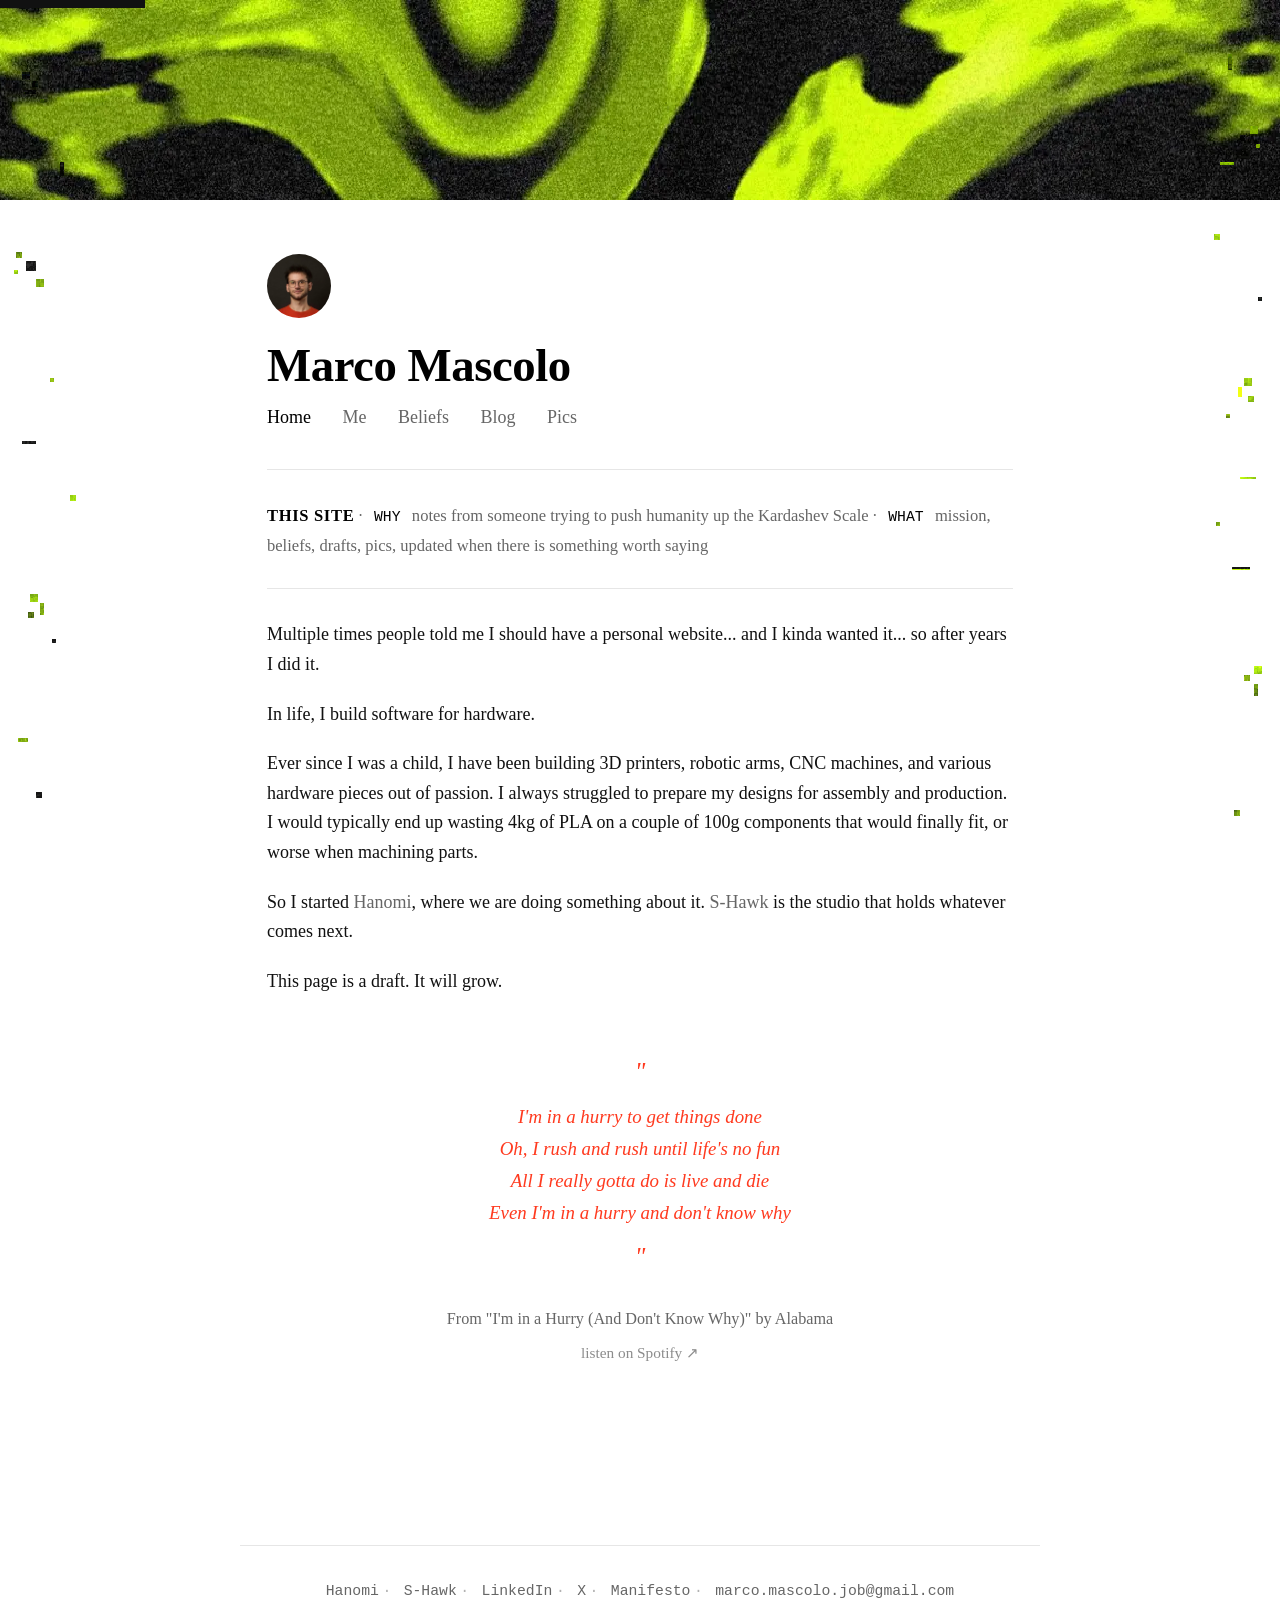
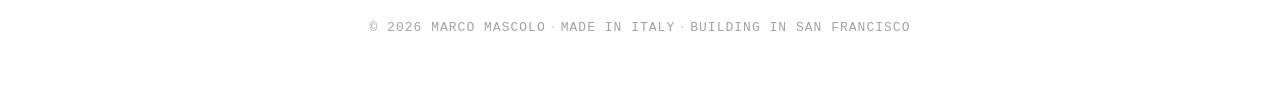
==== index.html @ 1a97d5ec "fix: restore profile photo on home page Earlier "remove the image space" instruction was interpreted" ====
<!doctype html>
<html lang="en">
<head>
  <meta charset="utf-8">
    <meta http-equiv="Cache-Control" content="no-cache, no-store, must-revalidate">
  <meta http-equiv="Pragma" content="no-cache">
  <meta http-equiv="Expires" content="0">
  <meta name="viewport" content="width=device-width, initial-scale=1">
  <title>Marco Mascolo</title>
  <meta name="description" content="I build software for hardware. Founder of Hanomi and S-Hawk.">
  <link rel="canonical" href="https://marcomascolo.com/">
  <meta property="og:title" content="Marco Mascolo">
  <meta property="og:description" content="I build software for hardware.">
  <meta property="og:image" content="/assets/banner.jpg?v=3">
  <meta property="og:type" content="website">
  <meta name="twitter:card" content="summary_large_image">
  <script>/* CYCLE DISABLED — to re-enable: move /assets/_unused/banners/banner-{1,3,4,5}.webp back to /assets/, then uncomment the IIFE below. (function(){var n=Math.floor(Math.random()*5)+1;document.documentElement.style.setProperty("--banner-url","url(/assets/banner-"+n+".webp)");})(); */</script>
  <link rel="stylesheet" href="/style.css?v=9">
  <link rel="icon" type="image/x-icon" href="/assets/favicon.ico">
  <link rel="icon" type="image/png" sizes="32x32" href="/assets/favicon-32.png">
  <link rel="icon" type="image/png" sizes="192x192" href="/assets/favicon-192.png">
  <link rel="apple-touch-icon" sizes="180x180" href="/assets/favicon-192.png">
</head>
<body>
  <a class="skip-link" href="#main">Skip to content</a>

  <div class="glitches" aria-hidden="true">
    <span class="g g-1"></span><span class="g g-2"></span><span class="g g-3"></span><span class="g g-4"></span>
    <span class="g g-5"></span><span class="g g-6"></span><span class="g g-7"></span><span class="g g-8"></span>
    <span class="g g-9"></span><span class="g g-10"></span><span class="g g-11"></span><span class="g g-12"></span>
    <span class="g g-13"></span><span class="g g-14"></span><span class="g g-15"></span><span class="g g-16"></span>
    <span class="g g-17"></span><span class="g g-18"></span><span class="g g-19"></span><span class="g g-20"></span>
    <span class="g g-21"></span><span class="g g-22"></span><span class="g g-23"></span><span class="g g-24"></span>
    <span class="g g-25"></span><span class="g g-26"></span><span class="g g-27"></span><span class="g g-28"></span>
    <span class="g g-29"></span><span class="g g-30"></span><span class="g g-31"></span><span class="g g-32"></span>
    <span class="g g-33"></span><span class="g g-34"></span><span class="g g-35"></span><span class="g g-36"></span>
  </div>

  <div class="banner" role="img" aria-label="Grainy banner art (rotates per pageload)"></div>

  <main id="main">
    <header class="intro">
      <img class="avatar" src="/assets/profile.jpg" alt="Marco Mascolo">
      <h1 class="name">Marco Mascolo</h1>
      <nav class="top" aria-label="Main">
        <a href="/" aria-current="page">Home</a>
        <a href="/me.html">Me</a>
        <a href="/beliefs.html">Beliefs</a>
        <a href="/random-blogging.html">Blog</a>
        <a href="/pics.html">Pics</a>
      </nav>
    </header>

    <hr class="divider">

    <p class="site-meta">
      <strong>THIS SITE</strong> · <code>WHY</code> notes from someone trying to push humanity up the Kardashev Scale · <code>WHAT</code> mission, beliefs, drafts, pics, updated when there is something worth saying
    </p>

    <hr class="divider">

    <p>Multiple times people told me I should have a personal website... and I kinda wanted it... so after years I did it.</p>

    <p>In life, I build software for hardware.</p>

    <p>Ever since I was a child, I have been building 3D printers, robotic arms, CNC machines, and various hardware pieces out of passion. I always struggled to prepare my designs for assembly and production. I would typically end up wasting 4kg of PLA on a couple of 100g components that would finally fit, or worse when machining parts.</p>

    <p>So I started <a href="https://hanomi.ai">Hanomi</a>, where we are doing something about it. <a href="https://s-hawk.com">S-Hawk</a> is the studio that holds whatever comes next.</p>

    <p>This page is a draft. It will grow.</p>

    <p class="quote">
      I'm in a hurry to get things done<br>
      Oh, I rush and rush until life's no fun<br>
      All I really gotta do is live and die<br>
      Even I'm in a hurry and don't know why
    </p>
    <p class="quote-source">From "I'm in a Hurry (And Don't Know Why)" by Alabama</p>
    <!-- TODO: swap search URL below for the canonical Spotify track URL when you have it handy -->
    <p class="quote-spotify"><a href="https://open.spotify.com/search/I%27m%20in%20a%20Hurry%20Alabama" target="_blank" rel="noopener">listen on Spotify ↗</a></p>

  </main>

  <footer class="site-footer">
    <p class="site-footer-links">
      <a href="https://hanomi.ai">Hanomi</a><span class="sep">·</span>
      <a href="https://s-hawk.com">S-Hawk</a><span class="sep">·</span>
      <a href="https://www.linkedin.com/in/marco-mascolo/">LinkedIn</a><span class="sep">·</span>
      <a href="https://x.com/_marco_masc">X</a><span class="sep">·</span>
      <a href="/manifesto.html">Manifesto</a><span class="sep">·</span>
      <a href="mailto:marco.mascolo.job@gmail.com">marco.mascolo.job@gmail.com</a>
    </p>
    <p class="site-footer-meta">
      &copy; 2026 marco mascolo<span class="sep">·</span>MADE IN ITALY<span class="sep">·</span>BUILDING IN SAN FRANCISCO
    </p>
  </footer>
</body>
</html>
---- style.css ----
/* Marco Mascolo — personal site
   crystal white. crystal black. Palatino. glitch pixels in the margins. */

:root {
  --bg:     #ffffff;
  --text:   #111111;
  --muted:  #666666;
  --rule:   #e6e6e6;
  --orange: #ff3a1f;
  --link:   #666666;
  --column: 800px;
  --serif:  'Palatino', 'Palatino Linotype', 'Book Antiqua', Georgia, serif;
  --mono:   'Inconsolata', 'SF Mono', Menlo, Consolas, monospace;
  /* Single active banner. Cycling across banner-{1,3,4,5}.webp is disabled —
     those files live in /assets/_unused/banners/. To re-enable, move them back here
     AND uncomment the IIFE inside the <head> <script> of every HTML page. */
  --banner-url: url(/assets/banner-2.webp);
}

* { box-sizing: border-box; }

html, body {
  margin: 0; padding: 0;
  background: var(--bg);
  color: var(--text);
  font-family: var(--serif);
  font-size: 18px;
  line-height: 1.65;
  text-rendering: optimizeLegibility;
}

body {
  min-height: 100vh;
  display: flex; flex-direction: column;
  position: relative;
  overflow-x: hidden;
}

/* full-width banner — bg-image driven by --banner-url CSS variable */
.banner {
  width: 100%;
  display: block;
  margin: 0;
  height: 200px;
  background-color: #000;
  background-image: var(--banner-url);
  background-size: cover;
  background-position: center;
  background-repeat: no-repeat;
  image-rendering: pixelated;
}
@media (max-width: 700px) { .banner { height: 120px; } }

/* page container */
main {
  flex: 1;
  width: 100%;
  max-width: var(--column);
  margin: 0 auto;
  padding: 3rem 1.5rem 5rem;
  position: relative;
  z-index: 1;
  background: var(--bg);
}

/* header block (profile + name + nav) */
header.intro {
  margin: 0 0 2rem;
}

.avatar {
  width: 64px;
  height: 64px;
  border-radius: 50%;
  display: block;
  margin: 0 0 1.25rem;
  object-fit: cover;
}

h1.name {
  font-size: 2.6rem;
  font-weight: bold;
  margin: 0 0 0.75rem;
  line-height: 1.05;
  color: black;
  letter-spacing: -0.01em;
}

nav.top {
  margin: 0;
  font-size: 1rem;
}
nav.top a {
  color: var(--link);
  text-decoration: none;
  margin-right: 1.5rem;
}
nav.top a:hover { color: black; }
nav.top a[aria-current="page"] { color: black; }

hr.divider {
  border: 0;
  border-top: 1px solid var(--rule);
  margin: 1.5rem 0 1.75rem;
}

/* body text */
h1, h2, h3 {
  font-weight: bold;
  color: black;
}

h2 {
  font-size: 1.4rem;
  margin: 2.25rem 0 0.5rem;
}

h3 {
  font-size: 1.1rem;
  margin: 1.5rem 0 0.5rem;
}

p { margin: 0 0 1.1rem; }

a {
  color: var(--link);
  text-decoration: none;
}
a:hover { color: black; text-decoration: underline; }

ol, ul { padding-left: 1.5rem; margin: 0 0 1.25rem; }
li { margin-bottom: 0.4rem; }

dl { margin: 0 0 1rem; }
dt { font-weight: bold; color: black; margin-top: 0.75rem; }
dt:first-child { margin-top: 0; }
dd { margin: 0.2rem 0 0 0; }

code, pre { font-family: var(--mono); font-size: 0.92em; }
pre { background: #ffffff; padding: 0.8rem 1rem; overflow-x: auto; border-left: 2px solid var(--rule); margin: 1.25rem 0; }

/* the Alabama quote — centered italic orange */
.quote {
  margin: 3rem 0 0.5rem;
  text-align: center;
  font-style: italic;
  color: var(--orange);
  font-size: 1.05rem;
  line-height: 1.7;
}
.quote::before, .quote::after {
  content: '"';
  display: block;
  color: var(--orange);
  font-size: 1.4rem;
}
.quote::before { margin-bottom: 0.4rem; }
.quote::after  { margin-top: 0.4rem; }

.quote-source {
  text-align: center;
  font-size: 0.9rem;
  color: var(--muted);
  margin: 1.5rem 0 0;
}

.quote-spotify {
  text-align: center;
  font-size: 0.85rem;
  margin: 0.4rem 0 0;
  opacity: 0.75;
}

/* a centered, slightly larger pullquote — used on /me and /manifesto */
.pullquote {
  text-align: center;
  font-size: 1.25rem;
  line-height: 1.5;
  margin: 2rem auto;
  max-width: 36rem;
}

/* ───────── SITE FOOTER (every page) ───────── */
.site-footer {
  width: 100%;
  max-width: var(--column);
  margin: 5rem auto 0;
  padding: 1.75rem 1.5rem 2.5rem;
  border-top: 1px solid var(--rule);
  text-align: center;
  font-family: var(--mono);
  font-size: 0.82rem;
  color: var(--muted);
  line-height: 1.85;
}
.site-footer p { margin: 0; }
.site-footer .site-footer-links { margin-bottom: 0.5rem; }
.site-footer a { color: var(--muted); text-decoration: none; }
.site-footer a:hover { color: black; text-decoration: underline; }
.site-footer .site-footer-meta {
  font-size: 0.72rem;
  letter-spacing: 0.08em;
  text-transform: uppercase;
  opacity: 0.6;
  margin-top: 0.6rem;
}
.site-footer .sep { margin: 0 0.4ch; opacity: 0.5; }

/* ───────── BELIEFS / HP entries ───────── */

.hp-legend {
  font-size: 0.85rem;
  color: var(--muted);
}
.hp-legend code {
  color: black;
  background: #ffffff;
  padding: 0.05rem 0.35rem;
}

.hp {
  margin: 1.5rem 0;
  border-top: 1px solid var(--rule);
  padding-top: 1.1rem;
}

.hp summary {
  cursor: pointer;
  list-style: none;
  display: flex;
  gap: 1rem;
  align-items: baseline;
  outline: none;
}
.hp summary::-webkit-details-marker { display: none; }
.hp summary::before {
  content: '+';
  display: inline-block;
  width: 1ch;
  font-family: var(--mono);
  color: var(--muted);
  flex-shrink: 0;
}
.hp[open] summary::before { content: '−'; }

.hp-id {
  font-family: var(--mono);
  font-size: 0.85rem;
  color: var(--muted);
  letter-spacing: 0.04em;
  white-space: nowrap;
  flex-shrink: 0;
}

.hp-claim {
  font-weight: bold;
  color: black;
  line-height: 1.4;
}

.hp-body {
  margin: 1rem 0 0 calc(1ch + 1rem);
  padding-left: 1rem;
  border-left: 2px solid var(--rule);
}

.hp-body h3 {
  font-size: 0.95rem;
  margin: 1rem 0 0.5rem;
  text-transform: uppercase;
  letter-spacing: 0.08em;
  color: var(--muted);
  font-weight: bold;
}

.hp-body section + section { margin-top: 1.25rem; }

.hp-meta {
  margin-top: 3rem;
  font-size: 0.9rem;
  color: var(--muted);
  font-style: italic;
}

/* ───────── BLOG / random-blogging posts ───────── */
.post {
  margin: 0 0 4rem;
  padding: 0 0 3rem;
  border-bottom: 1px solid var(--rule);
}
.post:last-child { border-bottom: none; }
.post h2 {
  font-size: 1.6rem;
  margin-bottom: 0.25rem;
  line-height: 1.25;
}
.post .meta {
  font-family: var(--mono);
  font-size: 0.82rem;
  color: var(--muted);
  margin: 0 0 1.25rem;
  letter-spacing: 0.04em;
}
.post .post-images {
  display: grid;
  grid-template-columns: 1fr 1fr;
  gap: 0.6rem;
  margin: 1.25rem 0;
}
.post .post-images img {
  width: 100%;
  height: auto;
  aspect-ratio: 4 / 3;
  object-fit: cover;
  background: #ffffff;
  display: block;
}
.post .post-images figcaption {
  font-family: var(--mono);
  font-size: 0.72rem;
  color: var(--muted);
  margin-top: 0.3rem;
}
@media (max-width: 600px) {
  .post .post-images { grid-template-columns: 1fr; }
}

/* ───────── PICS grid ───────── */
/* Bigger images, natural aspect ratio (no square crop), 2 columns on desktop. */
.pics {
  display: grid;
  grid-template-columns: repeat(2, 1fr);
  gap: 2rem 1.5rem;
  margin: 1rem 0 0;
  padding: 0;
  list-style: none;
}
.pics li { margin: 0; }
.pics figure { margin: 0; }
.pics img {
  width: 100%;
  height: auto;
  display: block;
  background: #ffffff;
  /* No aspect-ratio, no object-fit — natural image dimensions */
}
.pics figcaption {
  font-size: 0.85rem;
  color: var(--muted);
  margin-top: 0.5rem;
  font-family: var(--mono);
}
@media (max-width: 720px) {
  .pics { grid-template-columns: 1fr; gap: 1.5rem; }
}

/* ───────── BLOG meta tag (matches timeline DRAFT styling) ───────── */
.post .meta code {
  color: black;
  background: #ffffff;
  padding: 0.05rem 0.5rem;
  font-family: var(--mono);
  font-size: 0.78rem;
  text-transform: uppercase;
  letter-spacing: 0.06em;
  border: 1px solid var(--rule);
}

/* ───────── BLOG image click-to-enlarge ───────── */
.post-images figure a {
  display: block;
  cursor: zoom-in;
  transition: opacity 0.15s ease;
}
.post-images figure a:hover { opacity: 0.85; }

/* ───────── BLOG iframe embeds (Spotify, Drive, Manifesto) ───────── */
.post-embed {
  margin: 1.25rem 0;
  width: 100%;
}
.post-embed iframe {
  display: block;
  width: 100%;
  aspect-ratio: 16 / 9;  /* sane default for unknown embeds */
  height: auto;
  border: 1px solid var(--rule);
  background: #ffffff;
}
/* Tall embeds for Drive PDFs and the manifesto preview */
.post-embed iframe[src*="drive.google.com"],
.post-embed iframe[src$=".html"],
.post-embed iframe[src*="/manifesto"] {
  aspect-ratio: auto;
  height: 600px;
}
/* YouTube — 16:9 (already the default, kept explicit) */
.post-embed iframe[src*="youtube.com"] { aspect-ratio: 16 / 9; height: auto; }
/* S-Hawk eye animation lives in a square viewport — give it room */
.post-embed iframe[src*="s-hawk.com"] {
  aspect-ratio: 1 / 1;
  height: auto;
  background: #000000;  /* matches s-hawk's dark page */
}

/* ───────── BLOG placeholder image (when no real image exists) ───────── */
.post-images .placeholder {
  width: 100%;
  aspect-ratio: 4 / 3;
  background:
    linear-gradient(135deg, transparent 49%, var(--rule) 49%, var(--rule) 51%, transparent 51%),
    linear-gradient(45deg, transparent 49%, var(--rule) 49%, var(--rule) 51%, transparent 51%),
    #ffffff;
  display: flex; align-items: center; justify-content: center;
  font-family: var(--mono);
  font-size: 0.72rem;
  color: var(--muted);
  letter-spacing: 0.08em;
  text-transform: uppercase;
  border: 1px solid var(--rule);
}

/* ───────── BLOG timeline subheading ───────── */
.timeline {
  font-size: 0.92rem;
  color: var(--muted);
  line-height: 1.9;
}
.timeline strong { color: black; font-weight: bold; }
.timeline code {
  color: black;
  background: #ffffff;
  padding: 0.05rem 0.4rem;
  font-family: var(--mono);
  font-size: 0.82rem;
}
.timeline a {
  color: var(--muted);
  text-decoration: none;
}
.timeline a:hover { color: black; text-decoration: underline; }

/* ───────── HOME purpose subheading (same style as beliefs ID-format) ───────── */
.site-meta {
  font-size: 0.92rem;
  color: var(--muted);
  line-height: 1.8;
}
/* Unified lead-word styling: same look across site-meta, hp-legend, timeline */
.site-meta strong, .hp-legend strong, .timeline strong {
  color: black;
  font-weight: bold;
  letter-spacing: 0.04em;
}
.site-meta code {
  color: black;
  background: #ffffff;
  padding: 0.05rem 0.4rem;
  font-family: var(--mono);
  font-size: 0.82rem;
}

/* ───────── GLITCH pixel matrices (CRT style) ───────── */
/* Small square crops of the banner image, fixed to the viewport.
   Clustered in spots, scattered overall, like CRT signal artifacts. */

.glitches {
  position: fixed;
  inset: 0;
  pointer-events: none;
  z-index: 0;
}

.g {
  position: absolute;
  background-image: var(--banner-url);
  background-repeat: repeat;
  background-size: 1600px 242px;
  image-rendering: pixelated;
  opacity: 0.92;
  filter: contrast(1.15) saturate(1.3);
}

/* hide on narrow viewports (no margin to fill) */
@media (max-width: 1100px) {
  .glitches { display: none; }
}

/* ─── LEFT margin ─── */

/* cluster top-left (8–12vh, x:18–48px) */
.g-1  { top:  8vh; left: 22px; width:  8px; height:  8px; background-position:  -120px  -60px; }
.g-2  { top:  9vh; left: 32px; width:  6px; height:  6px; background-position:  -540px -180px; }
.g-3  { top: 10vh; left: 24px; width: 12px; height:  4px; background-position:  -880px -240px; }
.g-4  { top: 11vh; left: 40px; width:  4px; height:  4px; background-position: -1320px  -90px; }

/* lone strip mid-upper-left */
.g-5  { top: 18vh; left: 60px; width:  4px; height: 14px; background-position:  -200px -210px; }

/* cluster mid-left (28–32vh) */
.g-6  { top: 28vh; left: 16px; width:  6px; height:  6px; background-position:  -740px -150px; }
.g-7  { top: 29vh; left: 26px; width: 10px; height: 10px; background-position: -1100px  -50px; }
.g-8  { top: 30vh; left: 14px; width:  4px; height:  4px; background-position:  -460px -300px; }
.g-9  { top: 31vh; left: 36px; width:  8px; height:  8px; background-position: -1980px -120px; }

/* solo dots scattered down left side */
.g-10 { top: 42vh; left: 50px; width:  4px; height:  4px; background-position:  -800px -200px; }
.g-11 { top: 49vh; left: 22px; width: 14px; height:  3px; background-position: -1700px -100px; }
.g-12 { top: 55vh; left: 70px; width:  6px; height:  6px; background-position:  -300px -260px; }

/* cluster lower-left (66–72vh) */
.g-13 { top: 66vh; left: 30px; width:  8px; height:  8px; background-position:  -600px -160px; }
.g-14 { top: 67vh; left: 40px; width:  4px; height: 12px; background-position: -2100px -200px; }
.g-15 { top: 68vh; left: 28px; width:  6px; height:  6px; background-position: -1500px -300px; }
.g-16 { top: 71vh; left: 52px; width:  4px; height:  4px; background-position:  -940px  -80px; }

/* bottom-left scatter */
.g-17 { top: 82vh; left: 18px; width: 10px; height:  4px; background-position:  -440px -220px; }
.g-18 { top: 88vh; left: 36px; width:  6px; height:  6px; background-position: -1860px -160px; }

/* ─── RIGHT margin ─── */

/* lone strip top-right */
.g-19 { top:  6vh; right: 48px; width:  4px; height: 16px; background-position: -2200px  -60px; }

/* cluster upper-right (14–18vh) */
.g-20 { top: 14vh; right: 22px; width:  8px; height:  8px; background-position:  -350px -120px; }
.g-21 { top: 15vh; right: 34px; width:  6px; height:  6px; background-position: -1080px -260px; }
.g-22 { top: 16vh; right: 20px; width:  4px; height:  4px; background-position:  -700px  -40px; }
.g-23 { top: 18vh; right: 46px; width: 14px; height:  3px; background-position: -2000px -300px; }

/* solo mid-right */
.g-24 { top: 26vh; right: 60px; width:  6px; height:  6px; background-position:  -120px -180px; }
.g-25 { top: 33vh; right: 18px; width:  4px; height:  4px; background-position:  -880px  -90px; }

/* cluster mid-right (42–46vh) */
.g-26 { top: 42vh; right: 28px; width:  8px; height:  8px; background-position: -1660px -210px; }
.g-27 { top: 43vh; right: 38px; width:  4px; height: 10px; background-position: -1240px  -40px; }
.g-28 { top: 44vh; right: 26px; width:  6px; height:  6px; background-position:  -500px -290px; }
.g-29 { top: 46vh; right: 50px; width:  4px; height:  4px; background-position: -1980px -170px; }

/* scanline-style strips */
.g-30 { top: 53vh; right: 24px; width: 16px; height:  2px; background-position:  -260px  -50px; }
.g-31 { top: 58vh; right: 60px; width:  4px; height:  4px; background-position:  -760px -140px; }
.g-32 { top: 63vh; right: 30px; width: 18px; height:  3px; background-position: -1400px -240px; }

/* cluster lower-right (74–78vh) */
.g-33 { top: 74vh; right: 18px; width:  8px; height:  8px; background-position:  -340px -260px; }
.g-34 { top: 75vh; right: 30px; width:  6px; height:  6px; background-position: -1820px  -90px; }
.g-35 { top: 76vh; right: 22px; width:  4px; height: 12px; background-position:  -620px -300px; }

/* bottom-right scatter */
.g-36 { top: 90vh; right: 40px; width:  6px; height:  6px; background-position: -2300px -200px; }

/* ───────── A11y skip link ───────── */
.skip-link {
  position: absolute;
  top: -40px; left: 0;
  background: var(--text);
  color: var(--bg);
  padding: 0.5rem 1rem;
  text-decoration: none;
  z-index: 100;
}
.skip-link:focus { top: 0; }

/* ───────── mobile ───────── */
@media (max-width: 700px) {
  html, body { font-size: 17px; }
  main { padding: 2rem 1.25rem 4rem; }
  h1.name { font-size: 2rem; }
  .banner { max-height: 120px; }
  nav.top a { display: inline-block; margin: 0 1rem 0.4rem 0; }
  .hp summary { flex-wrap: wrap; gap: 0.4rem; }
  .hp-body { margin-left: 0; padding-left: 0.75rem; }
}

/* ───────── print ───────── */
@media print {
  body { background: white; color: black; }
  .banner, nav.top, .glitches { display: none; }
  a { color: black; text-decoration: underline; }
  details { display: block; }
  details > summary { display: block; font-weight: bold; }
  details[open] > summary, details > * { display: block !important; }
}
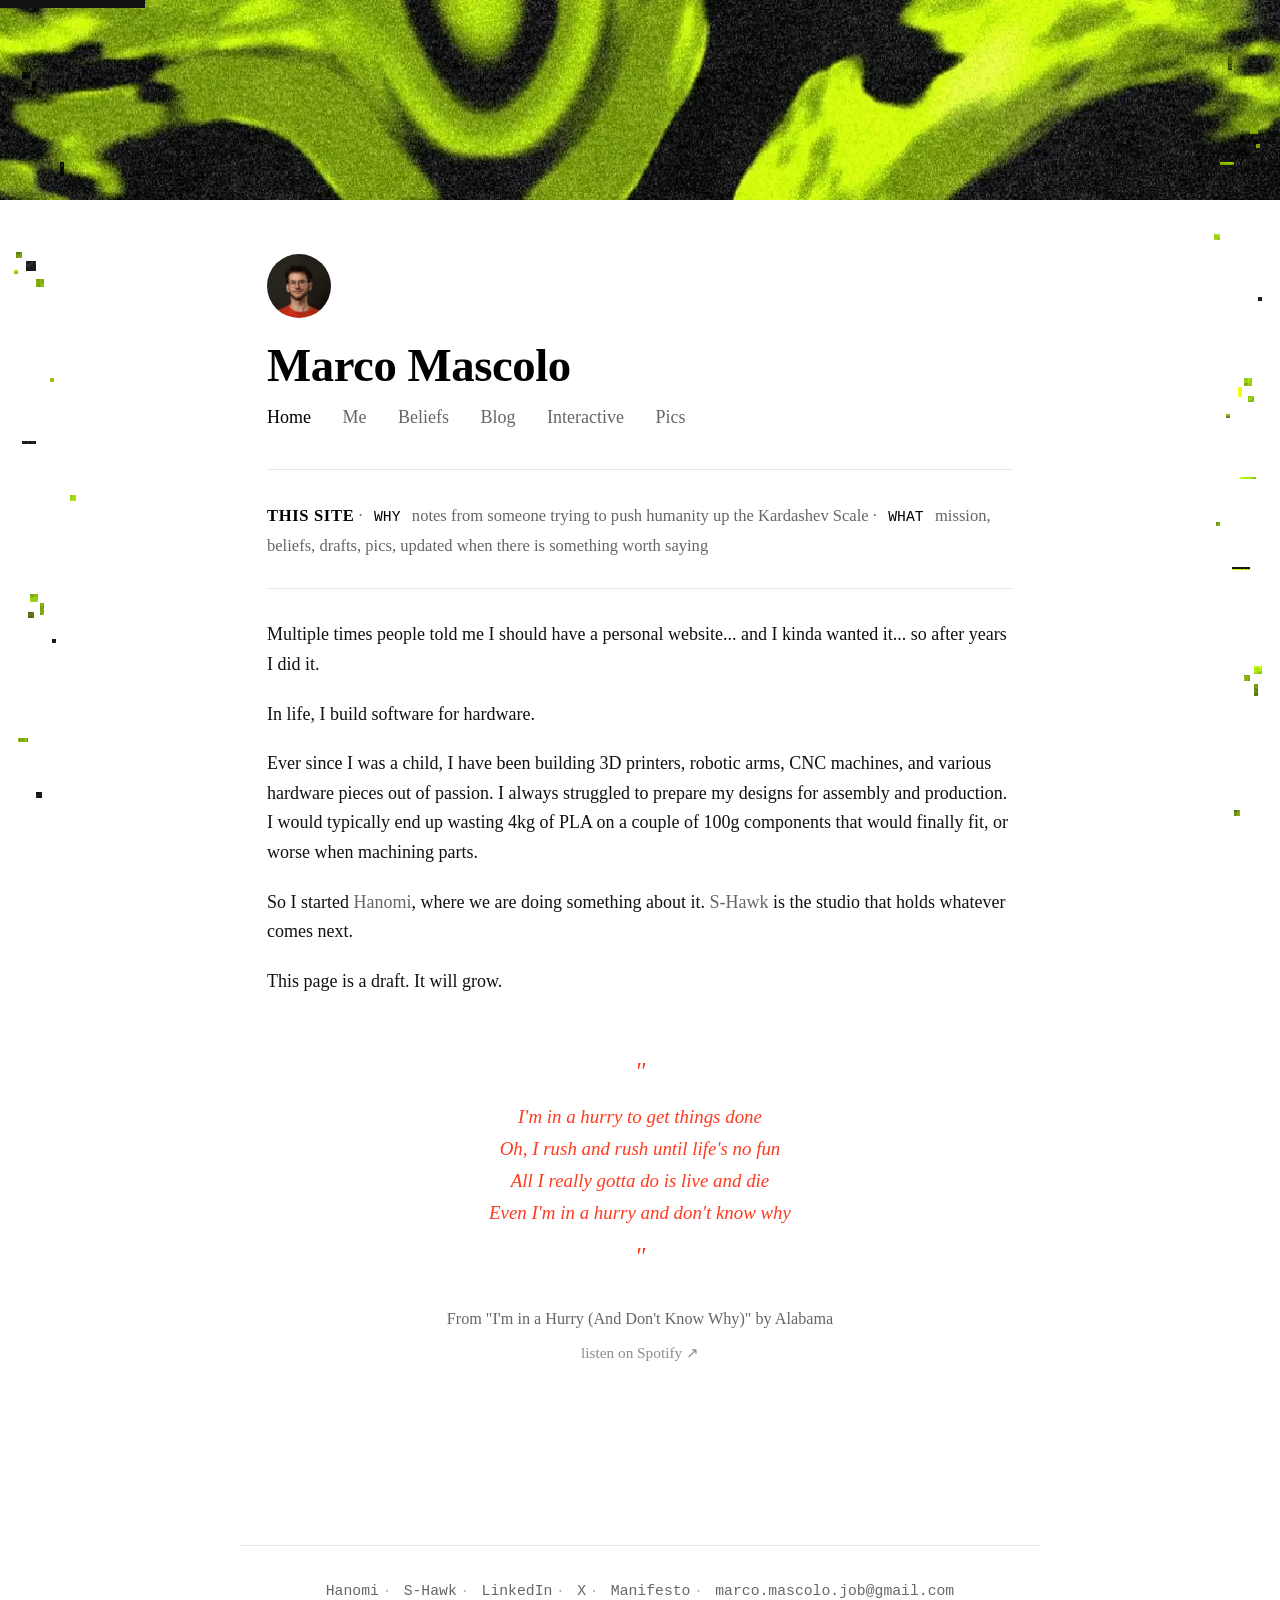
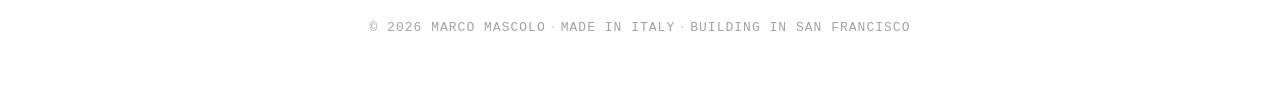
==== commit aa7f9781: "add interactive dimensional-slicing page, restyled to match the site New /interactive.html: site-the" ====
--- a/index.html
+++ b/index.html
@@ -47,6 +47,7 @@
         <a href="/me.html">Me</a>
         <a href="/beliefs.html">Beliefs</a>
         <a href="/random-blogging.html">Blog</a>
+        <a href="/interactive.html">Interactive</a>
         <a href="/pics.html">Pics</a>
       </nav>
     </header>
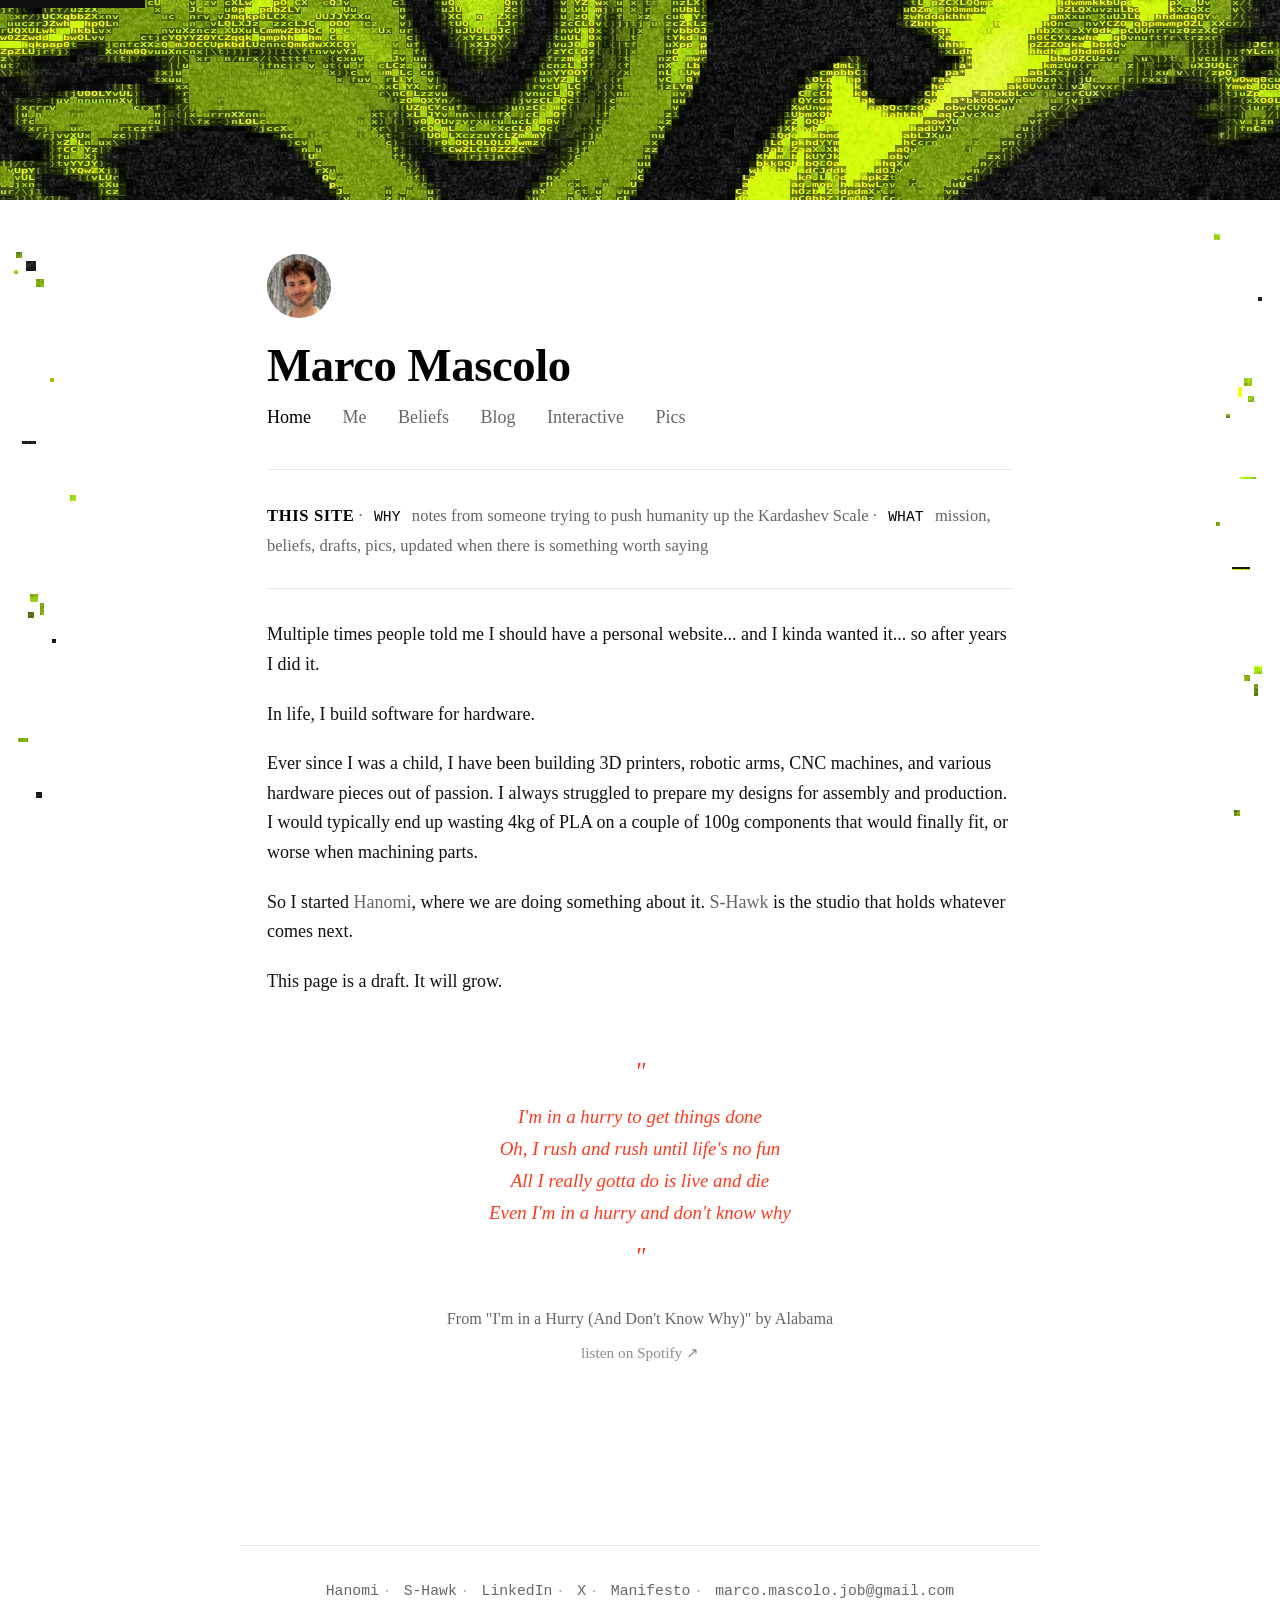
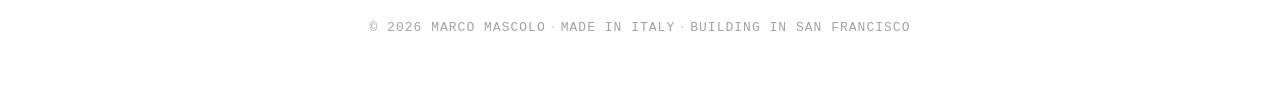
==== commit 814c9ad2: "detail plate on every image, new portrait, cell signalling post The plate resolves a picture by deta" ====
--- a/index.html
+++ b/index.html
@@ -14,8 +14,9 @@
   <meta property="og:image" content="/assets/banner.jpg?v=3">
   <meta property="og:type" content="website">
   <meta name="twitter:card" content="summary_large_image">
-  <script>/* CYCLE DISABLED — to re-enable: move /assets/_unused/banners/banner-{1,3,4,5}.webp back to /assets/, then uncomment the IIFE below. (function(){var n=Math.floor(Math.random()*5)+1;document.documentElement.style.setProperty("--banner-url","url(/assets/banner-"+n+".webp)");})(); */</script>
-  <link rel="stylesheet" href="/style.css?v=9">
+  <script>/* CYCLE DISABLED */</script>
+  <link rel="stylesheet" href="/style.css?v=10">
+  <script src="/assets/detail-plate.js?v=1" defer></script>
   <link rel="icon" type="image/x-icon" href="/assets/favicon.ico">
   <link rel="icon" type="image/png" sizes="32x32" href="/assets/favicon-32.png">
   <link rel="icon" type="image/png" sizes="192x192" href="/assets/favicon-192.png">
@@ -36,7 +37,7 @@
     <span class="g g-33"></span><span class="g g-34"></span><span class="g g-35"></span><span class="g g-36"></span>
   </div>
 
-  <div class="banner" role="img" aria-label="Grainy banner art (rotates per pageload)"></div>
+  <div class="banner" role="img" aria-label="Grainy banner art" data-plate-src="/assets/banner-2.webp"></div>
 
   <main id="main">
     <header class="intro">
--- a/style.css
+++ b/style.css
@@ -564,6 +564,29 @@
 }
 .skip-link:focus { top: 0; }
 
+/* ───────── detail plate ───────── */
+/* The canvas sits exactly on top of the image it replaces, so every rule that
+   already sizes that image still decides the box. The image stays in the flow,
+   hidden rather than removed, as both the fallback and the accessible name. */
+.plate-host {
+  position: relative;
+  display: block;
+  line-height: 0;
+}
+.plate-host > canvas.plate-canvas {
+  position: absolute;
+  top: 0; left: 0;
+  width: 100%;
+  height: 100%;
+  display: none;
+  /* Clicks belong to the link the image usually sits inside. The plate tracks
+     the pointer on the host, so the canvas does not need them itself. */
+  pointer-events: none;
+  image-rendering: auto;
+}
+.plate-host.plate-on > canvas.plate-canvas { display: block; }
+.plate-host.plate-on > img { visibility: hidden; }
+
 /* ───────── mobile ───────── */
 @media (max-width: 700px) {
   html, body { font-size: 17px; }
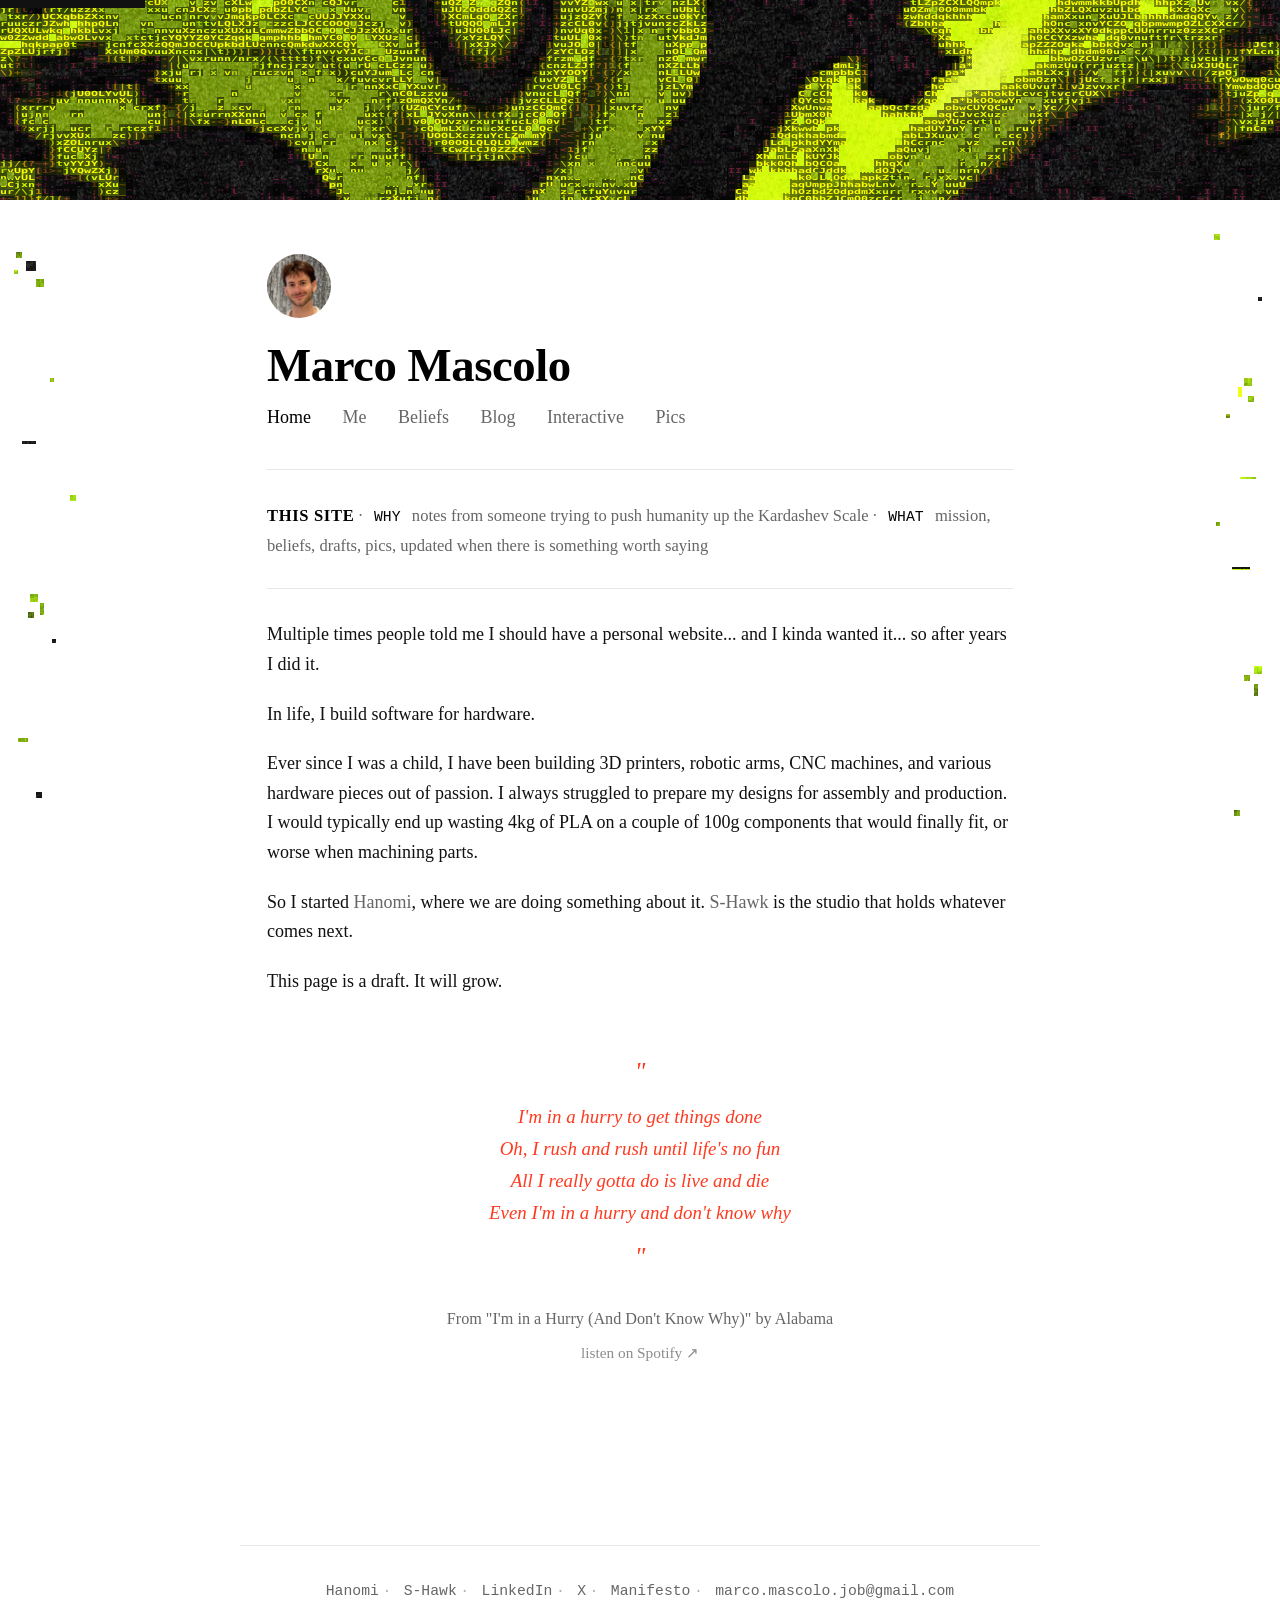
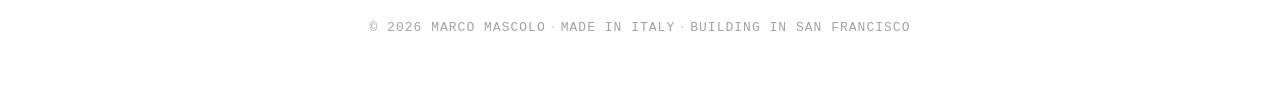
==== commit 4b994fec: "plate: type first, colour that survives a grey photo, slower resolve Load order. A picture used to a" ====
--- a/index.html
+++ b/index.html
@@ -15,8 +15,8 @@
   <meta property="og:type" content="website">
   <meta name="twitter:card" content="summary_large_image">
   <script>/* CYCLE DISABLED */</script>
-  <link rel="stylesheet" href="/style.css?v=10">
-  <script src="/assets/detail-plate.js?v=1" defer></script>
+  <link rel="stylesheet" href="/style.css?v=11">
+  <script src="/assets/detail-plate.js?v=2" defer></script>
   <link rel="icon" type="image/x-icon" href="/assets/favicon.ico">
   <link rel="icon" type="image/png" sizes="32x32" href="/assets/favicon-32.png">
   <link rel="icon" type="image/png" sizes="192x192" href="/assets/favicon-192.png">
--- a/style.css
+++ b/style.css
@@ -584,8 +584,18 @@
   pointer-events: none;
   image-rendering: auto;
 }
+/* opacity, not visibility: the canvas is aria-hidden, so hiding the image the
+   other way would strip its alt text out of the accessibility tree and leave
+   these pictures announcing nothing at all. */
 .plate-host.plate-on > canvas.plate-canvas { display: block; }
-.plate-host.plate-on > img { visibility: hidden; }
+.plate-host.plate-on > img { opacity: 0; }
+/* Held back only while a plate is actually being built, so a picture is never
+   shown plain and then covered in type a beat later, which reads as a bug.
+   The box is blank while the image downloads anyway, so this borrows time
+   that was already empty. A timer in the script reveals the photo if the
+   plate never arrives. */
+.plate-host.plate-pending > img { opacity: 0; }
+.banner.plate-pending { background-image: none; }
 
 /* ───────── mobile ───────── */
 @media (max-width: 700px) {
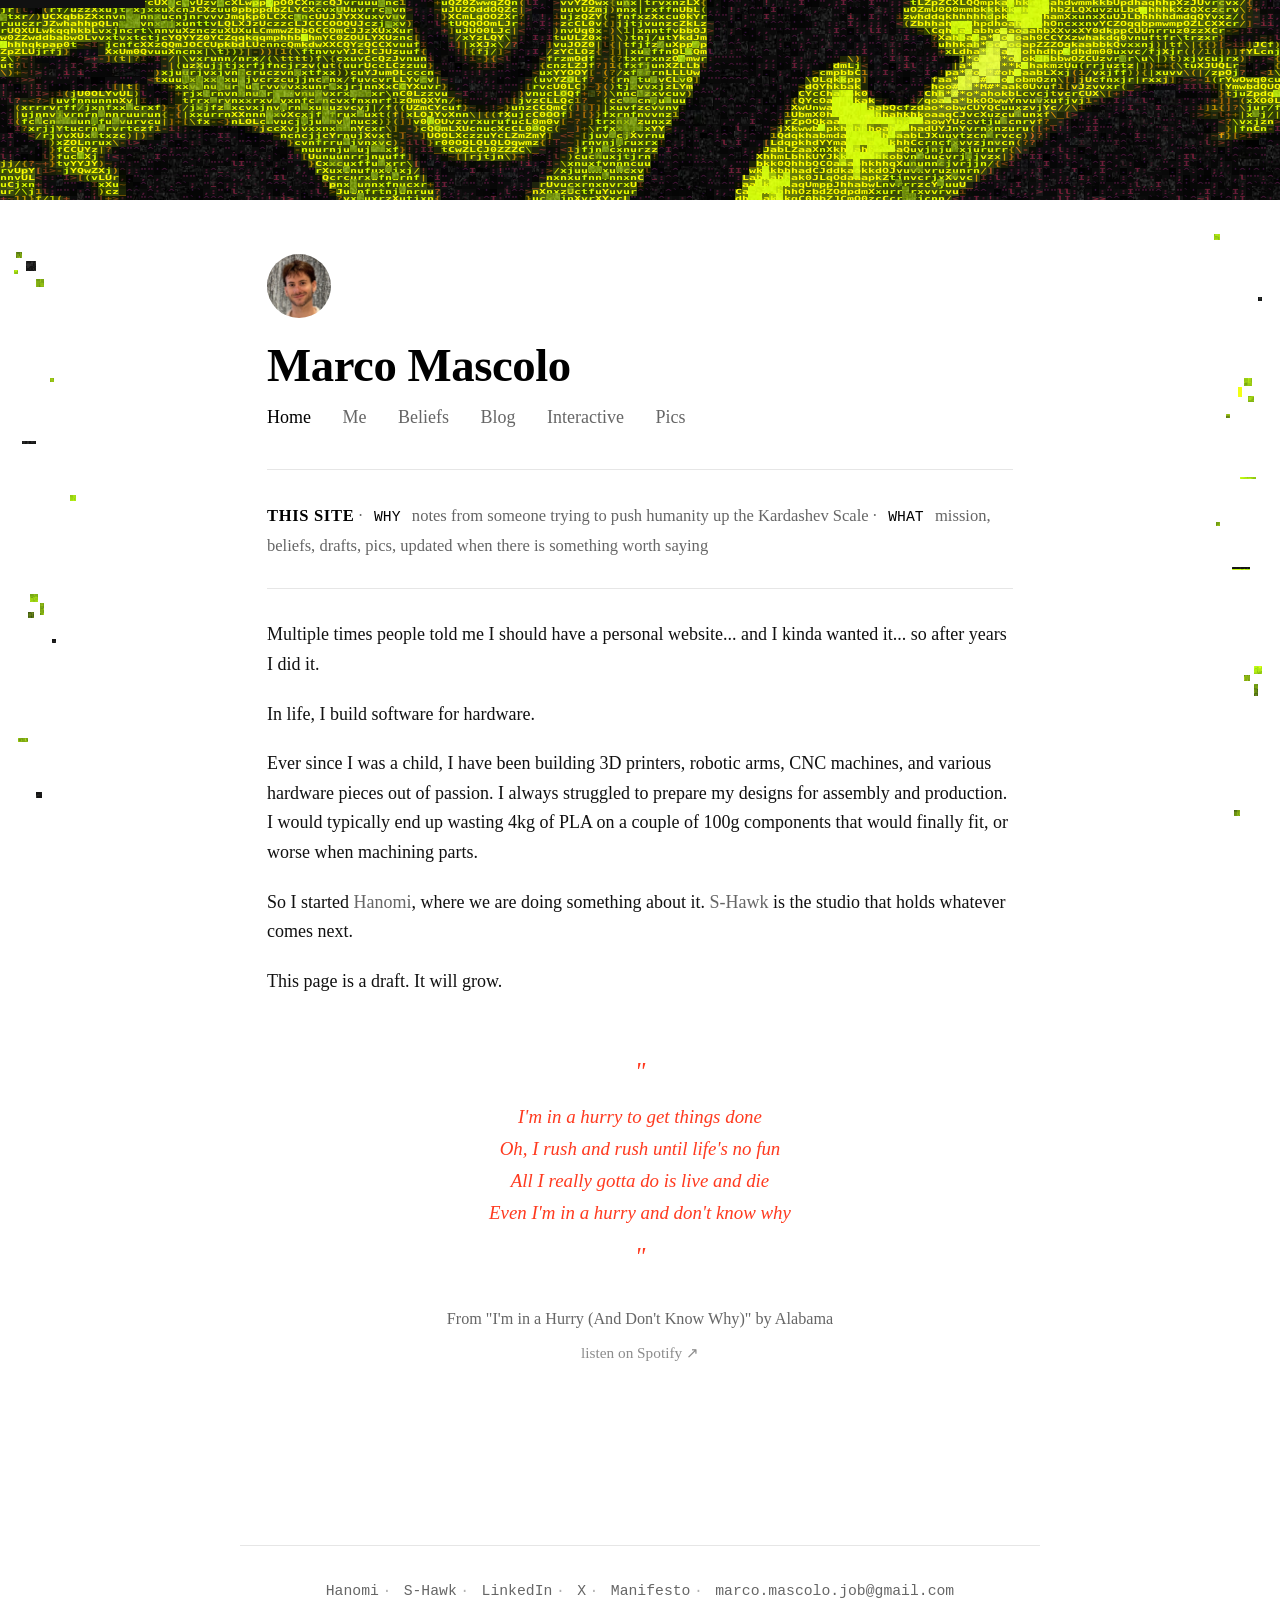
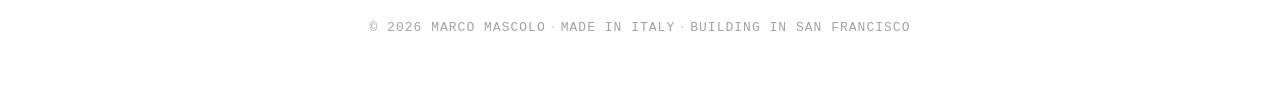
==== commit 8d80ba74: "plate: static tunes into the type instead of cutting to it The hero had two cuts in it, not one.  Fi" ====
--- a/index.html
+++ b/index.html
@@ -16,7 +16,7 @@
   <meta name="twitter:card" content="summary_large_image">
   <script>/* CYCLE DISABLED */</script>
   <link rel="stylesheet" href="/style.css?v=11">
-  <script src="/assets/detail-plate.js?v=2" defer></script>
+  <script src="/assets/detail-plate.js?v=4" defer></script>
   <link rel="icon" type="image/x-icon" href="/assets/favicon.ico">
   <link rel="icon" type="image/png" sizes="32x32" href="/assets/favicon-32.png">
   <link rel="icon" type="image/png" sizes="192x192" href="/assets/favicon-192.png">
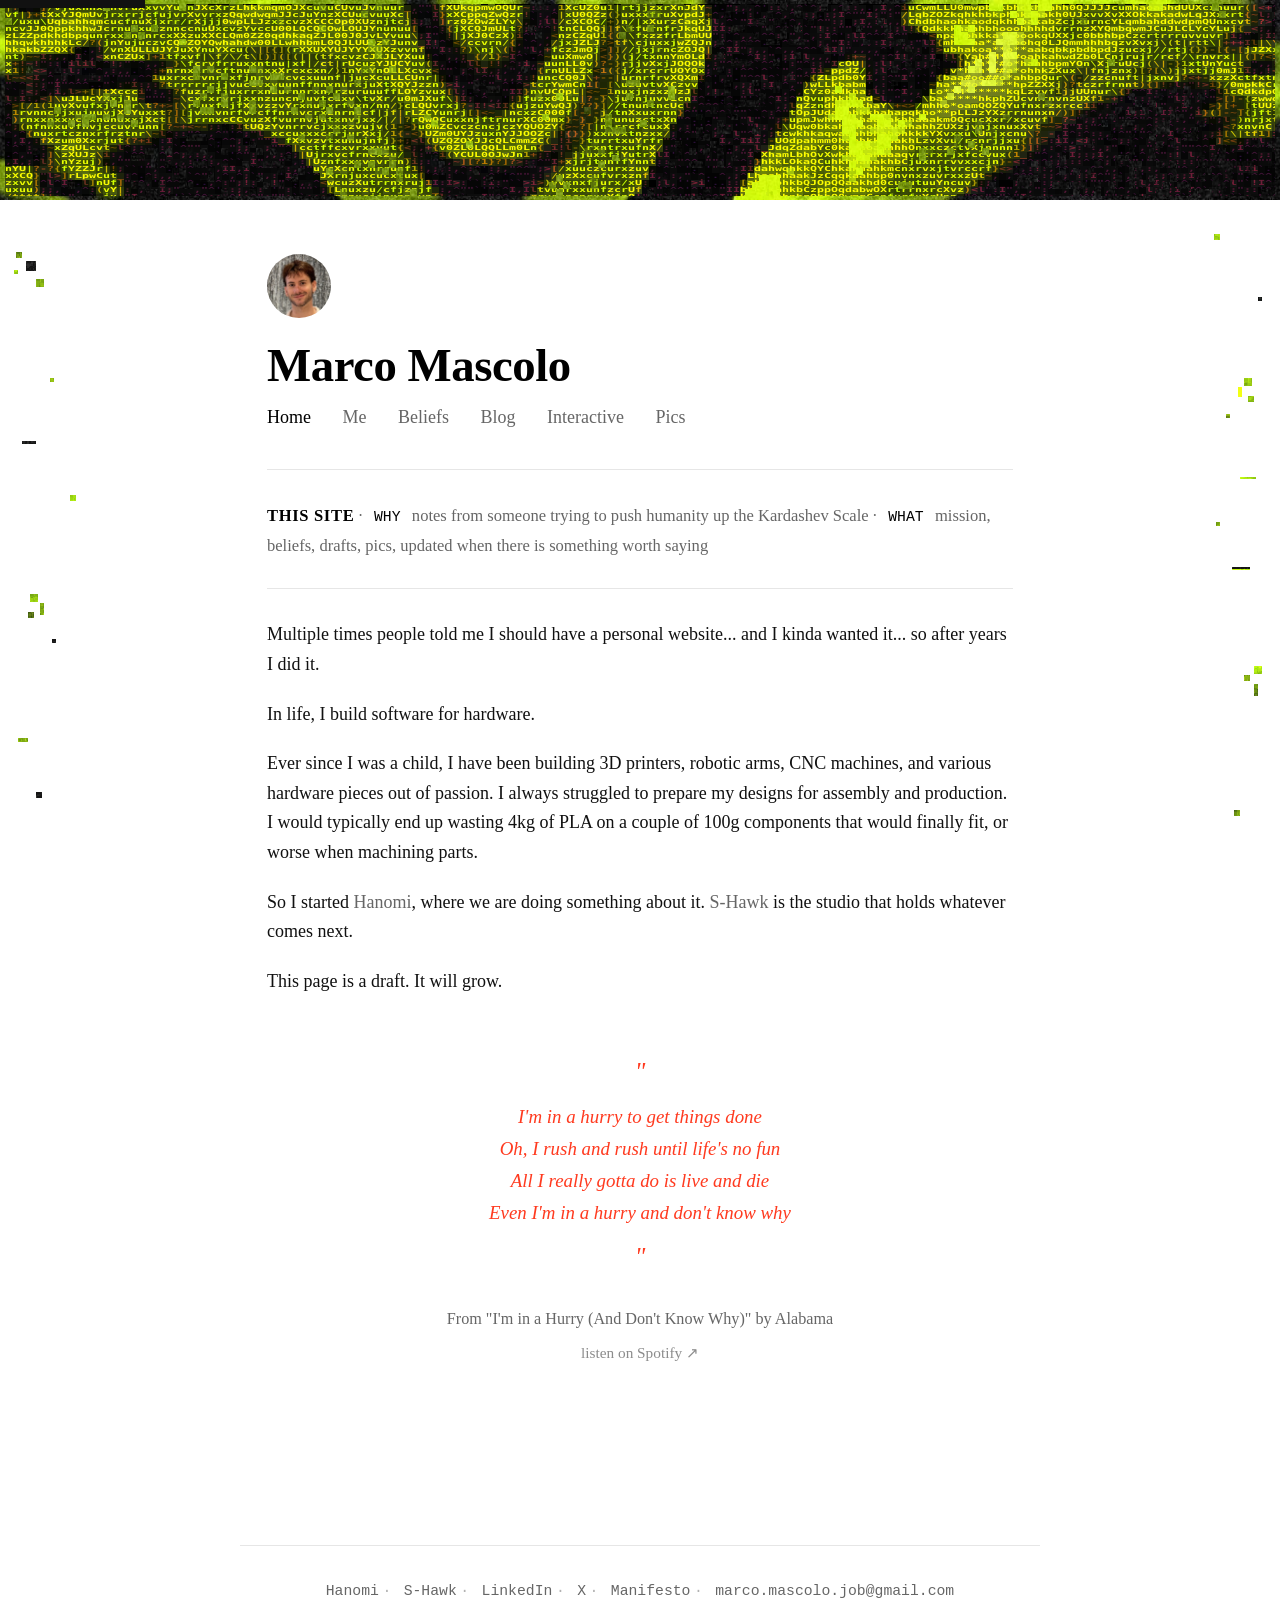
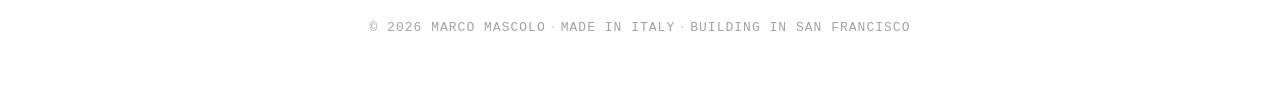
==== commit d1698cdd: "flowchart: one unbroken spine. plate: leaks at the edge, lets go when still The flowchart had arrows" ====
--- a/index.html
+++ b/index.html
@@ -15,8 +15,8 @@
   <meta property="og:type" content="website">
   <meta name="twitter:card" content="summary_large_image">
   <script>/* CYCLE DISABLED */</script>
-  <link rel="stylesheet" href="/style.css?v=11">
-  <script src="/assets/detail-plate.js?v=4" defer></script>
+  <link rel="stylesheet" href="/style.css?v=12">
+  <script src="/assets/detail-plate.js?v=5" defer></script>
   <link rel="icon" type="image/x-icon" href="/assets/favicon.ico">
   <link rel="icon" type="image/png" sizes="32x32" href="/assets/favicon-32.png">
   <link rel="icon" type="image/png" sizes="192x192" href="/assets/favicon-192.png">
--- a/style.css
+++ b/style.css
@@ -583,6 +583,12 @@
      the pointer on the host, so the canvas does not need them itself. */
   pointer-events: none;
   image-rendering: auto;
+  /* The canvas is wider than its picture: the surplus is where the type spills
+     out past the edge. That spill has to out-paint main, which is positioned at
+     z-index 1 with a white background and begins exactly at the banner's bottom
+     edge, so at auto it would quietly white the whole leak out. Inside main this
+     stays local, because main is itself a stacking context. */
+  z-index: 2;
 }
 /* opacity, not visibility: the canvas is aria-hidden, so hiding the image the
    other way would strip its alt text out of the accessibility tree and leave
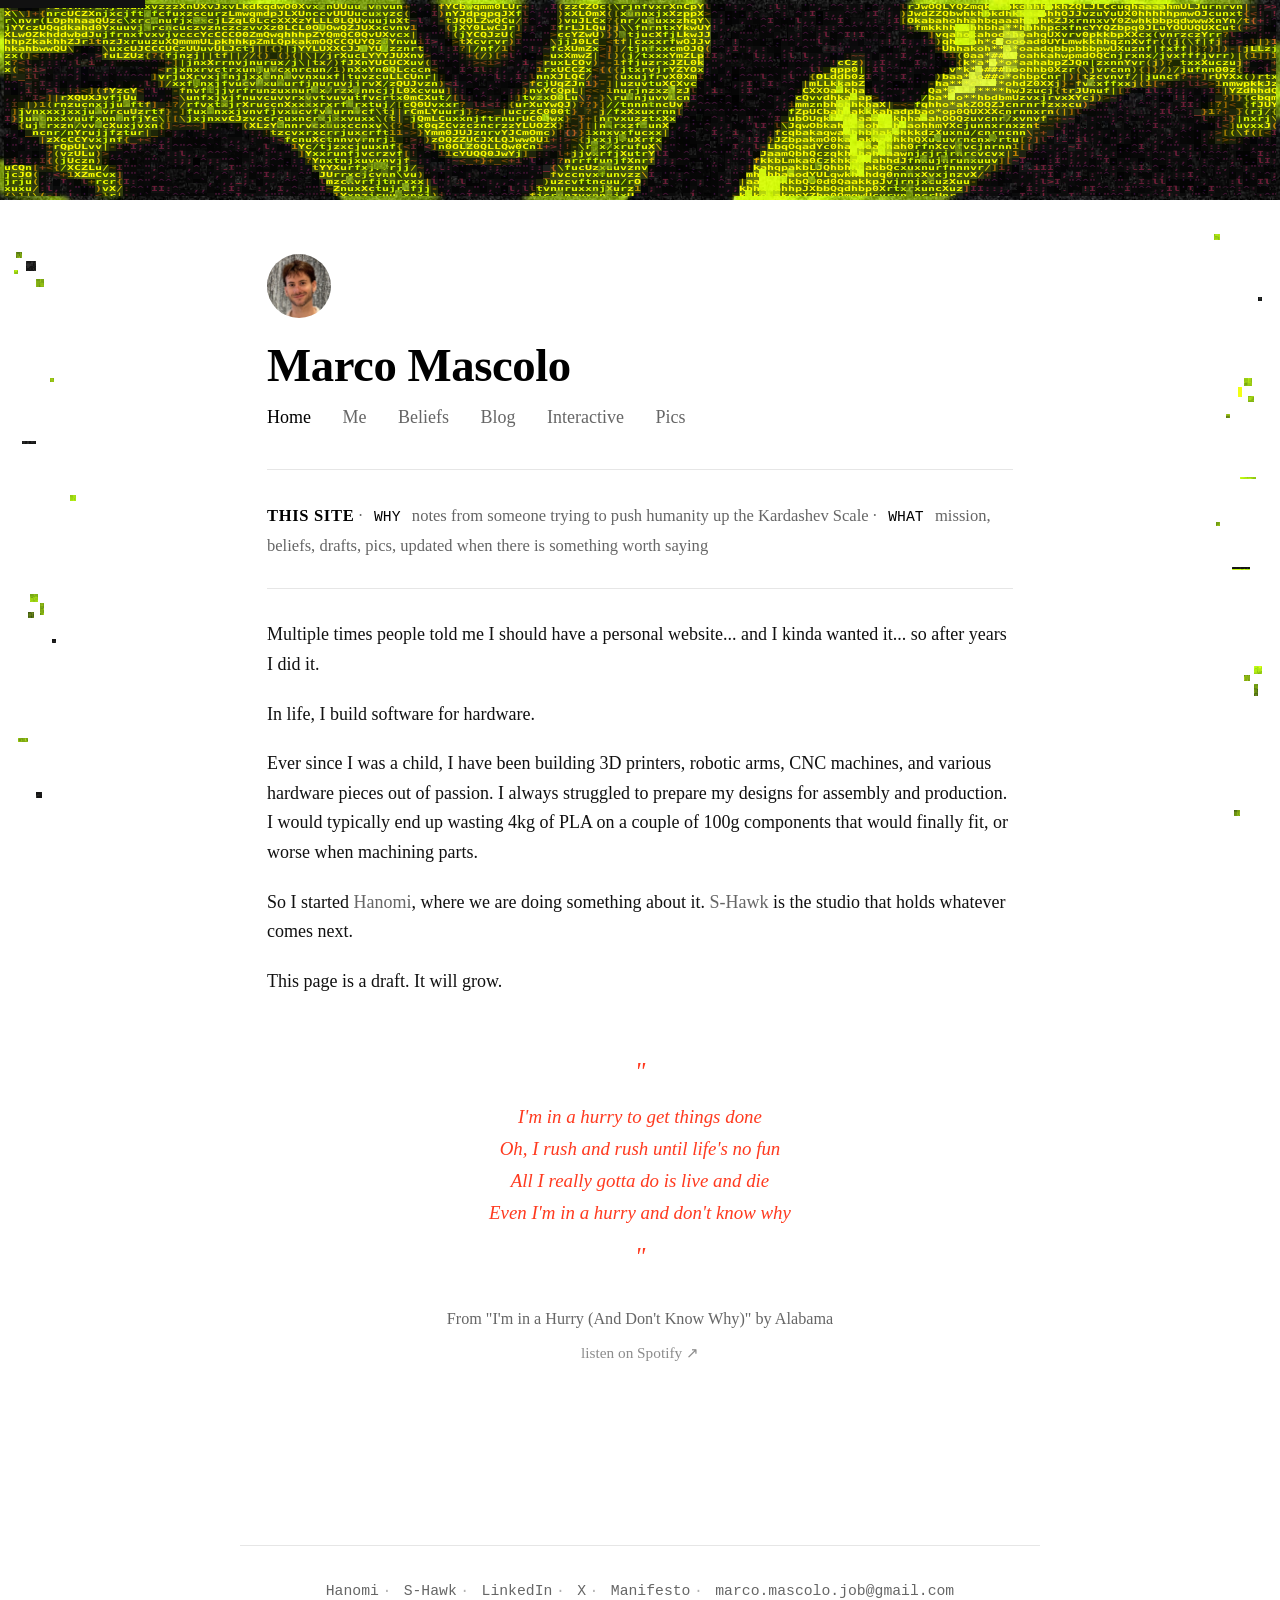
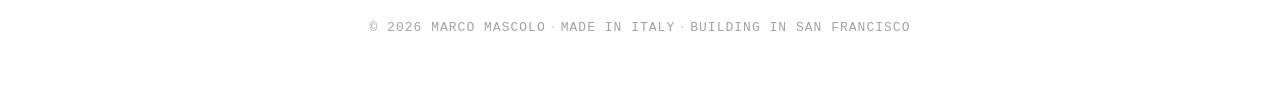
==== commit ff3fdc6f: "plate: no frame on load, and the spill is type getting out, not a border Two faults in the spill, bo" ====
--- a/index.html
+++ b/index.html
@@ -16,7 +16,7 @@
   <meta name="twitter:card" content="summary_large_image">
   <script>/* CYCLE DISABLED */</script>
   <link rel="stylesheet" href="/style.css?v=12">
-  <script src="/assets/detail-plate.js?v=5" defer></script>
+  <script src="/assets/detail-plate.js?v=8" defer></script>
   <link rel="icon" type="image/x-icon" href="/assets/favicon.ico">
   <link rel="icon" type="image/png" sizes="32x32" href="/assets/favicon-32.png">
   <link rel="icon" type="image/png" sizes="192x192" href="/assets/favicon-192.png">
